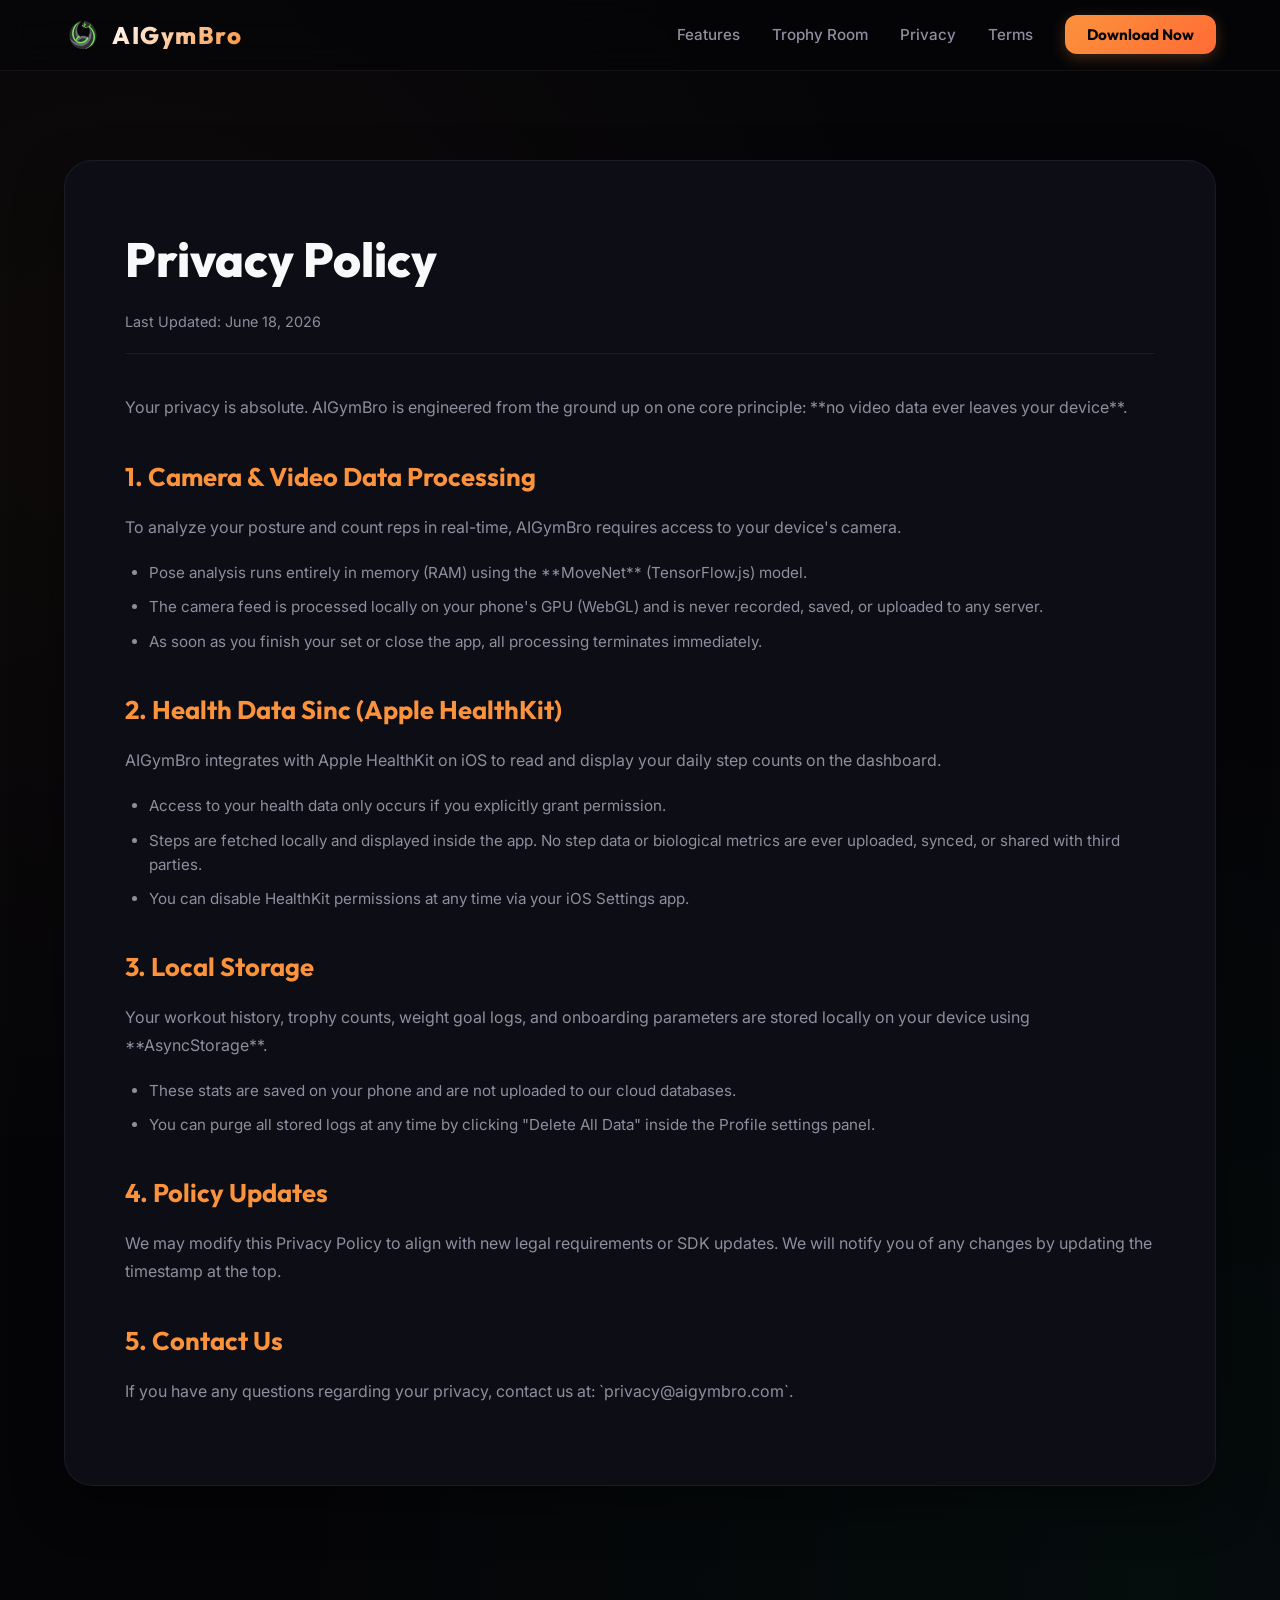
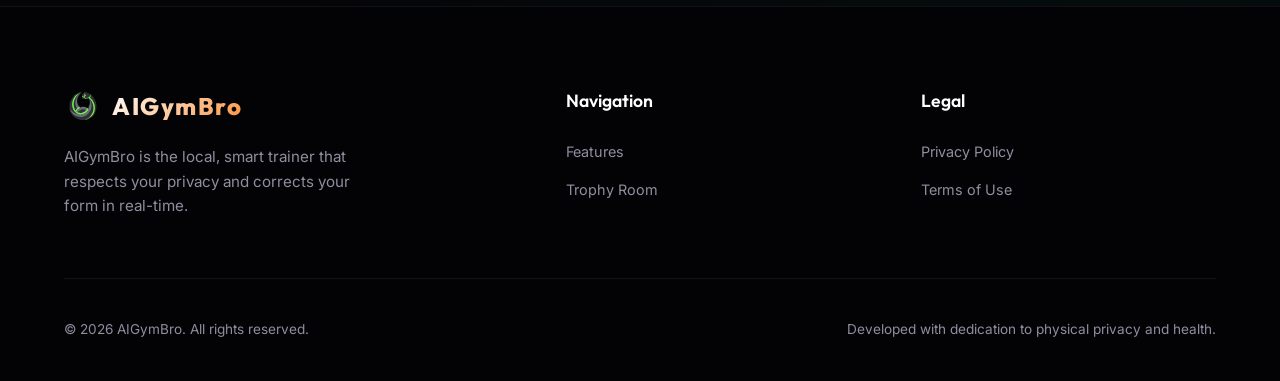
==== privacy.html @ cb8dbf5e "site" ====
<!DOCTYPE html>
<html lang="en">
<head>
  <meta charset="UTF-8">
  <meta name="viewport" content="width=device-width, initial-scale=1.0">
  <title>Privacy Policy - AIGymBro</title>
  <meta name="description" content="AIGymBro Privacy Policy. Learn how we ensure absolute physical data privacy by processing posture checks 100% locally on your smartphone.">
  <link rel="icon" type="image/png" href="assets/icon.png">
  <link rel="stylesheet" href="css/styles.css">
</head>
<body>

  <!-- Navigation Header -->
  <header>
    <div class="container nav-container">
      <a href="index.html" class="logo-link" id="logoLink">
        <img src="assets/new_logo.svg" alt="AIGymBro Logo" class="logo-img">
        <span class="logo-text">AIGymBro</span>
      </a>
      <button class="nav-toggle" id="mobileToggle" aria-label="Navigation menu">☰</button>
      <nav id="navMenu">
        <ul>
          <li><a href="index.html#features">Features</a></li>
          <li><a href="index.html#trophies">Trophy Room</a></li>
          <li><a href="privacy.html" class="active">Privacy</a></li>
          <li><a href="terms.html">Terms</a></li>
          <li><a href="index.html#hero" class="cta-btn" id="navCta">Download Now</a></li>
        </ul>
      </nav>
    </div>
  </header>

  <!-- Legal Content -->
  <main class="legal-page">
    <div class="container legal-content">
      <h1>Privacy Policy</h1>
      <p class="last-updated">Last Updated: June 18, 2026</p>
      
      <div class="legal-text">
        <p>Your privacy is absolute. AIGymBro is engineered from the ground up on one core principle: **no video data ever leaves your device**.</p>
        
        <h2>1. Camera & Video Data Processing</h2>
        <p>To analyze your posture and count reps in real-time, AIGymBro requires access to your device's camera.</p>
        <ul>
          <li>Pose analysis runs entirely in memory (RAM) using the **MoveNet** (TensorFlow.js) model.</li>
          <li>The camera feed is processed locally on your phone's GPU (WebGL) and is never recorded, saved, or uploaded to any server.</li>
          <li>As soon as you finish your set or close the app, all processing terminates immediately.</li>
        </ul>

        <h2>2. Health Data Sinc (Apple HealthKit)</h2>
        <p>AIGymBro integrates with Apple HealthKit on iOS to read and display your daily step counts on the dashboard.</p>
        <ul>
          <li>Access to your health data only occurs if you explicitly grant permission.</li>
          <li>Steps are fetched locally and displayed inside the app. No step data or biological metrics are ever uploaded, synced, or shared with third parties.</li>
          <li>You can disable HealthKit permissions at any time via your iOS Settings app.</li>
        </ul>

        <h2>3. Local Storage</h2>
        <p>Your workout history, trophy counts, weight goal logs, and onboarding parameters are stored locally on your device using **AsyncStorage**.</p>
        <ul>
          <li>These stats are saved on your phone and are not uploaded to our cloud databases.</li>
          <li>You can purge all stored logs at any time by clicking "Delete All Data" inside the Profile settings panel.</li>
        </ul>

        <h2>4. Policy Updates</h2>
        <p>We may modify this Privacy Policy to align with new legal requirements or SDK updates. We will notify you of any changes by updating the timestamp at the top.</p>

        <h2>5. Contact Us</h2>
        <p>If you have any questions regarding your privacy, contact us at: `privacy@aigymbro.com`.</p>
      </div>
    </div>
  </main>

  <!-- Footer -->
  <footer>
    <div class="container footer-grid">
      <div class="footer-info">
        <a href="index.html" class="logo-link" id="footerLogo">
          <img src="assets/new_logo.svg" alt="AIGymBro Logo" class="logo-img">
          <span class="logo-text">AIGymBro</span>
        </a>
        <p>AIGymBro is the local, smart trainer that respects your privacy and corrects your form in real-time.</p>
      </div>
      <div class="footer-links">
        <h5>Navigation</h5>
        <ul>
          <li><a href="index.html#features">Features</a></li>
          <li><a href="index.html#trophies">Trophy Room</a></li>
        </ul>
      </div>
      <div class="footer-links">
        <h5>Legal</h5>
        <ul>
          <li><a href="privacy.html">Privacy Policy</a></li>
          <li><a href="terms.html">Terms of Use</a></li>
        </ul>
      </div>
    </div>
    <div class="container footer-bottom">
      <p>&copy; 2026 AIGymBro. All rights reserved.</p>
      <p>Developed with dedication to physical privacy and health.</p>
    </div>
  </footer>

  <script src="js/main.js"></script>
</body>
</html>
---- css/styles.css ----
/* 
 * AIGymBro Premium Marketing Website Style Sheet
 * Design Language: Modern Dark, Neon Glow, Glassmorphism
 */

@import url('https://fonts.googleapis.com/css2?family=Inter:wght@300;400;500;600;700&family=Outfit:wght@400;500;600;700;800;900&display=swap');

:root {
  --bg-color: #050508;
  --card-bg: #0D0D15;
  --card-border: rgba(255, 255, 255, 0.06);
  --text-color: #F8F9FA;
  --text-muted: #8E8E9F;
  --primary-accent: #FB923C; /* Orange Accent */
  --secondary-accent: #00F59B; /* Emerald Accent */
  --blue-accent: #818CF8; /* Pushups Blue */
  --glow-opacity: 0.12;
  
  --font-display: 'Outfit', sans-serif;
  --font-body: 'Inter', sans-serif;
}

/* Base Styles */
* {
  box-sizing: border-box;
  margin: 0;
  padding: 0;
}

html {
  scroll-behavior: smooth;
  background-color: var(--bg-color);
  color: var(--text-color);
  font-family: var(--font-body);
}

body {
  overflow-x: hidden;
  background-color: var(--bg-color);
  background-image: 
    radial-gradient(circle at 10% 20%, rgba(251, 146, 60, 0.04) 0%, transparent 40%),
    radial-gradient(circle at 90% 80%, rgba(0, 245, 155, 0.03) 0%, transparent 45%);
  line-height: 1.6;
}

/* Layout Utilities */
.container {
  width: 90%;
  max-width: 1200px;
  margin: 0 auto;
}

/* Header & Navigation */
header {
  position: fixed;
  top: 0;
  left: 0;
  width: 100%;
  z-index: 1000;
  backdrop-filter: blur(16px);
  border-bottom: 1px solid var(--card-border);
  background-color: rgba(5, 5, 8, 0.7);
  transition: all 0.3s ease;
}

header.scrolled {
  padding: 10px 0;
  background-color: rgba(5, 5, 8, 0.9);
  box-shadow: 0 10px 30px rgba(0, 0, 0, 0.5);
}

.nav-container {
  display: flex;
  justify-content: space-between;
  align-items: center;
  padding: 16px 0;
}

.logo-link {
  display: flex;
  align-items: center;
  gap: 10px;
  text-decoration: none;
  color: var(--text-color);
}

.logo-img {
  height: 38px;
  width: auto;
}

.logo-text {
  font-family: var(--font-display);
  font-weight: 800;
  font-size: 1.5rem;
  letter-spacing: 1.5px;
  background: linear-gradient(135deg, #FFF 0%, var(--primary-accent) 100%);
  -webkit-background-clip: text;
  -webkit-text-fill-color: transparent;
}

nav ul {
  display: flex;
  list-style: none;
  gap: 32px;
  align-items: center;
}

nav a {
  text-decoration: none;
  color: var(--text-muted);
  font-size: 0.95rem;
  font-weight: 500;
  transition: color 0.25s ease;
}

nav a:hover, nav a.active {
  color: var(--text-color);
}

.cta-btn {
  background: linear-gradient(135deg, var(--primary-accent) 0%, #FF6B35 100%);
  color: #050508;
  padding: 10px 22px;
  border-radius: 12px;
  font-family: var(--font-display);
  font-weight: 700;
  text-decoration: none;
  transition: transform 0.25s ease, box-shadow 0.25s ease;
  box-shadow: 0 4px 15px rgba(251, 146, 60, 0.25);
}

.cta-btn:hover {
  transform: translateY(-2px);
  box-shadow: 0 6px 20px rgba(251, 146, 60, 0.38);
}

.nav-toggle {
  display: none;
  background: none;
  border: none;
  color: var(--text-color);
  font-size: 1.5rem;
  cursor: pointer;
}

/* Hero Section */
.hero {
  padding-top: 160px;
  padding-bottom: 100px;
  position: relative;
  overflow: hidden;
}

.hero-grid {
  display: grid;
  grid-template-columns: 1.2fr 0.8fr;
  gap: 60px;
  align-items: center;
}

.hero-content h1 {
  font-family: var(--font-display);
  font-size: 3.8rem;
  font-weight: 900;
  line-height: 1.15;
  letter-spacing: -1.5px;
  margin-bottom: 20px;
  color: #FFF;
}

.hero-content h1 span {
  background: linear-gradient(135deg, var(--primary-accent) 0%, var(--secondary-accent) 100%);
  -webkit-background-clip: text;
  -webkit-text-fill-color: transparent;
}

.hero-content p {
  font-size: 1.15rem;
  color: var(--text-muted);
  margin-bottom: 36px;
  max-width: 580px;
  line-height: 1.7;
}

.hero-download-row {
  display: flex;
  gap: 16px;
  flex-wrap: wrap;
}

.download-badge {
  display: flex;
  align-items: center;
  gap: 12px;
  background-color: var(--card-bg);
  border: 1px solid var(--card-border);
  padding: 12px 24px;
  border-radius: 16px;
  text-decoration: none;
  color: var(--text-color);
  transition: all 0.25s ease;
}

.download-badge:hover {
  border-color: rgba(255, 255, 255, 0.15);
  background-color: rgba(255, 255, 255, 0.02);
  transform: translateY(-2px);
}

.badge-text {
  display: flex;
  flex-direction: column;
}

.badge-text span:first-child {
  font-size: 0.75rem;
  color: var(--text-muted);
  text-transform: uppercase;
  letter-spacing: 0.5px;
}

.badge-text span:last-child {
  font-size: 1rem;
  font-weight: 700;
  font-family: var(--font-display);
}

/* Device Preview Frame */
.device-preview {
  position: relative;
  display: flex;
  justify-content: center;
  align-items: center;
}

.device-glow {
  position: absolute;
  width: 380px;
  height: 380px;
  border-radius: 50%;
  background: radial-gradient(circle, rgba(251, 146, 60, 0.16) 0%, transparent 70%);
  filter: blur(40px);
  z-index: 1;
}

.phone-mockup {
  width: 300px;
  height: 610px;
  border-radius: 44px;
  background-color: #07070B;
  border: 10px solid #1A1A22;
  box-shadow: 0 25px 50px -12px rgba(0, 0, 0, 0.8), 0 0 0 1px rgba(255, 255, 255, 0.05);
  position: relative;
  z-index: 2;
  overflow: hidden;
  animation: float 6s ease-in-out infinite;
}

.phone-notch {
  position: absolute;
  top: 0;
  left: 50%;
  transform: translateX(-50%);
  width: 110px;
  height: 25px;
  background-color: #1A1A22;
  border-bottom-left-radius: 18px;
  border-bottom-right-radius: 18px;
  z-index: 10;
}

.phone-screen {
  width: 100%;
  height: 100%;
  position: relative;
  background-color: #050508;
}

.phone-video {
  width: 100%;
  height: 100%;
  object-fit: cover;
  position: absolute;
  top: 0;
  left: 0;
}

/* Features Section */
.features {
  padding: 100px 0;
  position: relative;
}

.section-header {
  text-align: center;
  margin-bottom: 64px;
}

.section-label {
  font-family: var(--font-display);
  font-size: 0.85rem;
  font-weight: 700;
  letter-spacing: 2px;
  color: var(--primary-accent);
  text-transform: uppercase;
  margin-bottom: 12px;
  display: inline-block;
}

.section-title {
  font-family: var(--font-display);
  font-size: 2.5rem;
  font-weight: 800;
  color: #FFF;
}

.features-grid {
  display: grid;
  grid-template-columns: repeat(auto-fit, minmax(340px, 1fr));
  gap: 32px;
}

.feature-card {
  background-color: var(--card-bg);
  border: 1px solid var(--card-border);
  border-radius: 24px;
  padding: 40px;
  transition: all 0.3s ease;
  position: relative;
  overflow: hidden;
}

.feature-card::before {
  content: '';
  position: absolute;
  top: 0;
  left: 0;
  width: 100%;
  height: 100%;
  background: linear-gradient(180deg, rgba(255, 255, 255, 0.01) 0%, transparent 100%);
  opacity: 1;
}

.feature-card:hover {
  border-color: rgba(251, 146, 60, 0.25);
  transform: translateY(-6px);
  box-shadow: 0 20px 40px -15px rgba(0, 0, 0, 0.6);
}

.feature-icon-box {
  width: 58px;
  height: 58px;
  border-radius: 16px;
  background-color: rgba(251, 146, 60, 0.1);
  display: flex;
  align-items: center;
  justify-content: center;
  margin-bottom: 28px;
  border: 1px solid rgba(251, 146, 60, 0.2);
  color: var(--primary-accent);
}

.feature-card:nth-child(even) .feature-icon-box {
  background-color: rgba(0, 245, 155, 0.08);
  border-color: rgba(0, 245, 155, 0.15);
  color: var(--secondary-accent);
}

.feature-card h3 {
  font-family: var(--font-display);
  font-size: 1.45rem;
  font-weight: 700;
  margin-bottom: 16px;
}

.feature-card p {
  color: var(--text-muted);
  font-size: 0.95rem;
  line-height: 1.6;
}

/* Trophies Section */
.trophies {
  padding: 100px 0;
  position: relative;
  border-top: 1px solid var(--card-border);
  border-bottom: 1px solid var(--card-border);
  background-color: rgba(13, 13, 21, 0.2);
}

.trophies-grid {
  display: grid;
  grid-template-columns: repeat(auto-fit, minmax(280px, 1fr));
  gap: 28px;
  margin-top: 48px;
}

.trophy-card {
  background-color: var(--card-bg);
  border: 1px solid var(--card-border);
  border-radius: 24px;
  padding: 36px 24px;
  text-align: center;
  transition: all 0.4s cubic-bezier(0.16, 1, 0.3, 1);
  position: relative;
  overflow: hidden;
}

.trophy-card:hover {
  transform: translateY(-8px);
  border-color: rgba(255, 255, 255, 0.12);
  box-shadow: 0 20px 40px rgba(0, 0, 0, 0.6);
}

.trophy-img-wrap {
  width: 120px;
  height: 120px;
  margin: 0 auto 24px auto;
  position: relative;
  display: flex;
  justify-content: center;
  align-items: center;
}

.trophy-img {
  width: 100%;
  height: 100%;
  object-fit: contain;
  z-index: 2;
  transition: transform 0.4s cubic-bezier(0.16, 1, 0.3, 1);
}

.trophy-card:hover .trophy-img {
  transform: scale(1.12) rotate(3deg);
}

.trophy-glow {
  position: absolute;
  width: 90px;
  height: 90px;
  border-radius: 50%;
  filter: blur(28px);
  z-index: 1;
  opacity: 0.14;
  transition: opacity 0.3s ease, transform 0.4s ease;
}

.trophy-card:hover .trophy-glow {
  opacity: 0.28;
  transform: scale(1.2);
}

.trophy-card h4 {
  font-family: var(--font-display);
  font-size: 1.35rem;
  font-weight: 700;
  margin-bottom: 6px;
  color: #FFF;
}

.trophy-tier {
  font-family: var(--font-display);
  font-size: 0.75rem;
  font-weight: 800;
  letter-spacing: 1.5px;
  text-transform: uppercase;
  margin-bottom: 14px;
  display: inline-block;
}

.trophy-card p {
  font-size: 0.88rem;
  color: var(--text-muted);
  line-height: 1.6;
}

/* Informative Sections (Privacy, Terms Templates) */
.legal-page {
  padding-top: 160px;
  padding-bottom: 120px;
}

.legal-content {
  background-color: var(--card-bg);
  border: 1px solid var(--card-border);
  border-radius: 28px;
  padding: 60px;
  box-shadow: 0 20px 50px rgba(0, 0, 0, 0.4);
}

.legal-content h1 {
  font-family: var(--font-display);
  font-size: 3rem;
  font-weight: 800;
  margin-bottom: 12px;
}

.last-updated {
  color: var(--text-muted);
  font-size: 0.9rem;
  margin-bottom: 40px;
  border-bottom: 1px solid var(--card-border);
  padding-bottom: 20px;
}

.legal-text h2 {
  font-family: var(--font-display);
  font-size: 1.6rem;
  font-weight: 700;
  margin-top: 36px;
  margin-bottom: 16px;
  color: var(--primary-accent);
}

.legal-text p {
  color: var(--text-muted);
  font-size: 1rem;
  line-height: 1.7;
  margin-bottom: 20px;
}

.legal-text ul {
  list-style: disc;
  margin-left: 24px;
  margin-bottom: 20px;
  color: var(--text-muted);
}

.legal-text li {
  margin-bottom: 10px;
  font-size: 0.95rem;
}

/* Footer Section */
footer {
  background-color: #030306;
  border-top: 1px solid var(--card-border);
  padding: 80px 0 40px 0;
}

.footer-grid {
  display: grid;
  grid-template-columns: 1.5fr 1fr 1fr;
  gap: 60px;
  margin-bottom: 60px;
}

.footer-info p {
  color: var(--text-muted);
  font-size: 0.95rem;
  margin-top: 20px;
  line-height: 1.6;
  max-width: 320px;
}

.footer-links h5 {
  font-family: var(--font-display);
  font-size: 1.1rem;
  font-weight: 600;
  margin-bottom: 24px;
  color: #FFF;
}

.footer-links ul {
  list-style: none;
  display: flex;
  flex-direction: column;
  gap: 12px;
}

.footer-links a {
  text-decoration: none;
  color: var(--text-muted);
  font-size: 0.9rem;
  transition: color 0.25s ease;
}

.footer-links a:hover {
  color: var(--text-color);
}

.footer-bottom {
  display: flex;
  justify-content: space-between;
  align-items: center;
  border-top: 1px solid var(--card-border);
  padding-top: 40px;
  color: var(--text-muted);
  font-size: 0.85rem;
}

/* Animations */
@keyframes float {
  0% { transform: translateY(0px); }
  50% { transform: translateY(-12px); }
  100% { transform: translateY(0px); }
}

/* Responsive Rules */
@media (max-width: 992px) {
  .hero-grid {
    grid-template-columns: 1fr;
    text-align: center;
    gap: 48px;
  }
  
  .hero-content h1 {
    font-size: 3rem;
  }
  
  .hero-content p {
    margin: 0 auto 36px auto;
  }
  
  .hero-download-row {
    justify-content: center;
  }
  
  .footer-grid {
    grid-template-columns: 1fr;
    gap: 40px;
  }
}

@media (max-width: 768px) {
  nav {
    display: none; /* Add JS logic for mobil toggle */
  }
  
  .cta-btn {
    display: none;
  }
  
  .nav-toggle {
    display: block;
  }
  
  .legal-content {
    padding: 30px;
  }
  
  .legal-content h1 {
    font-size: 2.2rem;
  }
  
  .footer-bottom {
    flex-direction: column;
    gap: 16px;
    text-align: center;
  }
}
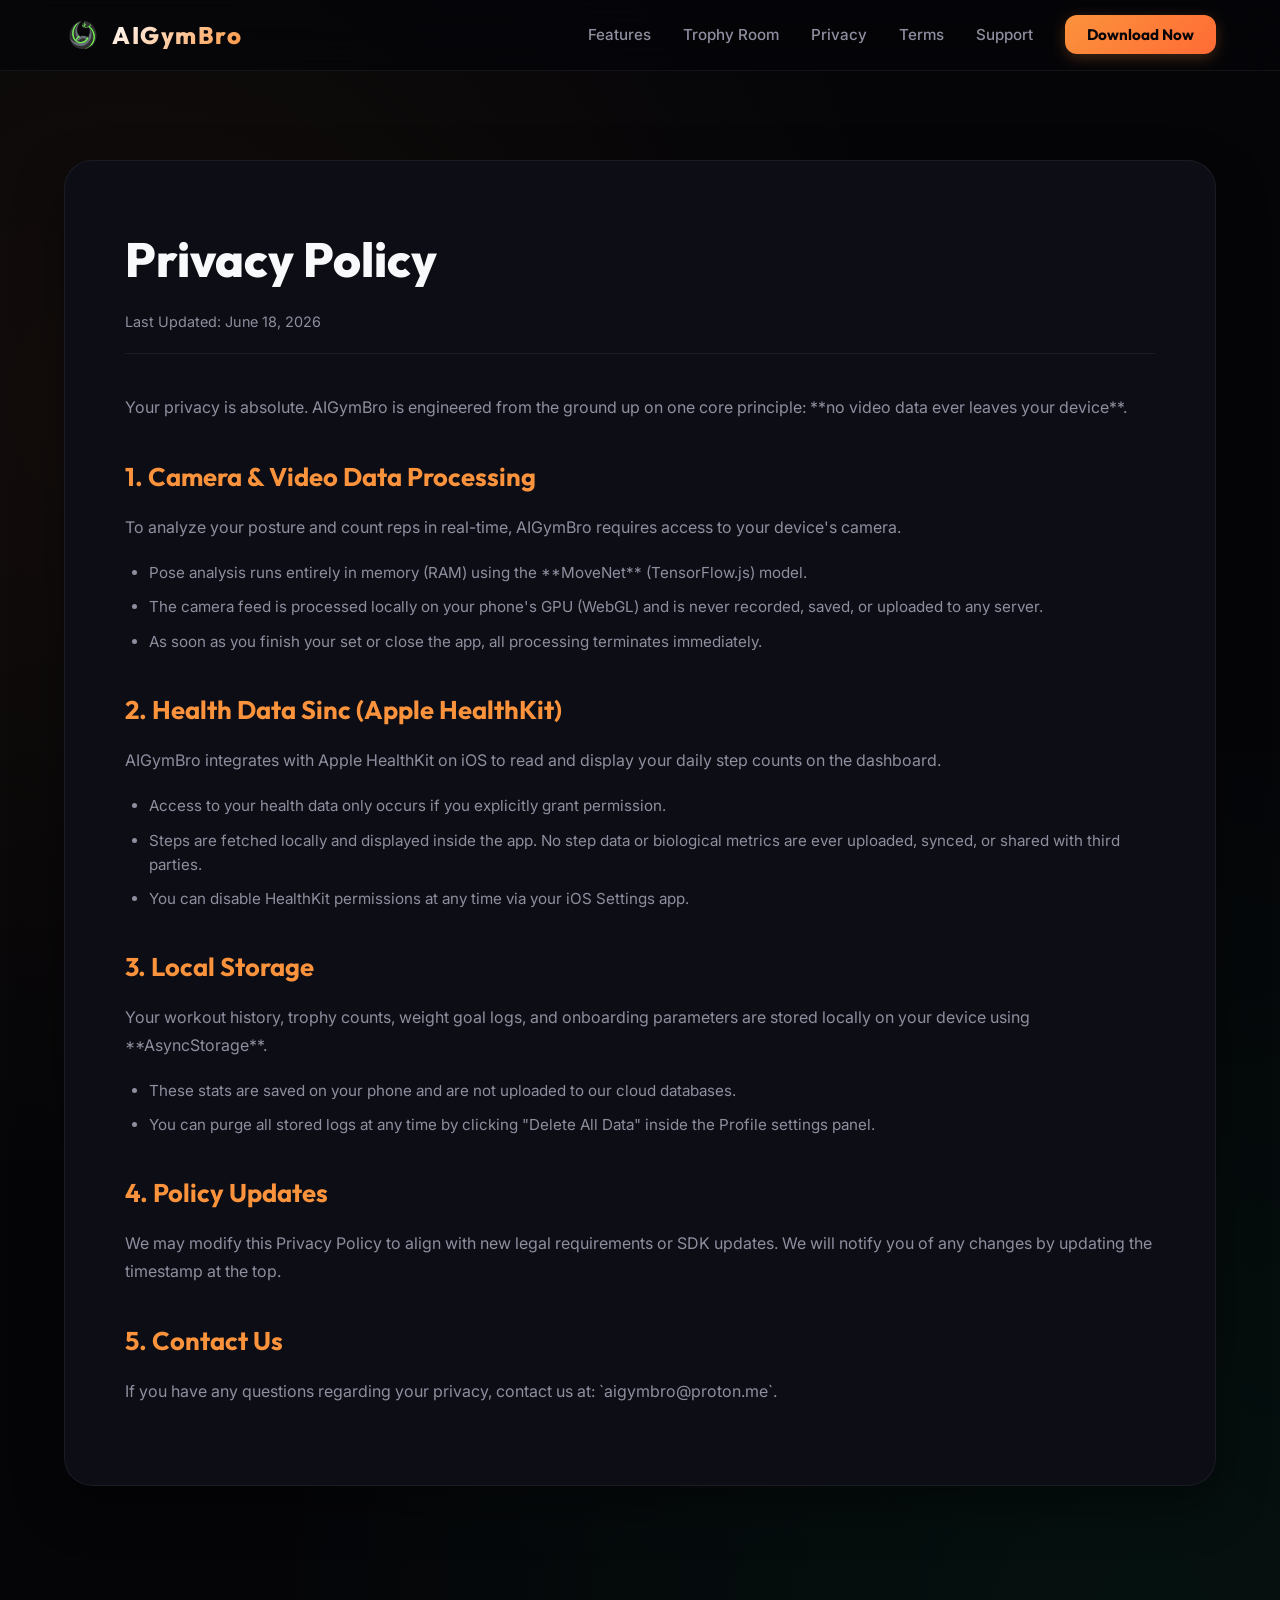
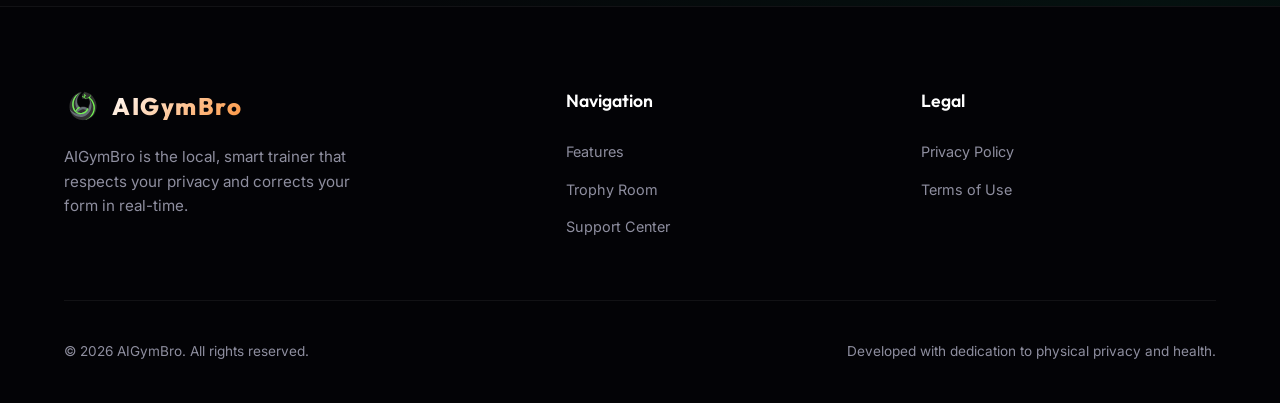
==== commit 6e8f2551: "refactoring" ====
--- a/privacy.html
+++ b/privacy.html
@@ -24,6 +24,7 @@
           <li><a href="index.html#trophies">Trophy Room</a></li>
           <li><a href="privacy.html" class="active">Privacy</a></li>
           <li><a href="terms.html">Terms</a></li>
+          <li><a href="support.html">Support</a></li>
           <li><a href="index.html#hero" class="cta-btn" id="navCta">Download Now</a></li>
         </ul>
       </nav>
@@ -66,7 +67,7 @@
         <p>We may modify this Privacy Policy to align with new legal requirements or SDK updates. We will notify you of any changes by updating the timestamp at the top.</p>
 
         <h2>5. Contact Us</h2>
-        <p>If you have any questions regarding your privacy, contact us at: `privacy@aigymbro.com`.</p>
+        <p>If you have any questions regarding your privacy, contact us at: `aigymbro@proton.me`.</p>
       </div>
     </div>
   </main>
@@ -86,6 +87,7 @@
         <ul>
           <li><a href="index.html#features">Features</a></li>
           <li><a href="index.html#trophies">Trophy Room</a></li>
+          <li><a href="support.html">Support Center</a></li>
         </ul>
       </div>
       <div class="footer-links">
--- a/css/styles.css
+++ b/css/styles.css
@@ -38,9 +38,42 @@
   overflow-x: hidden;
   background-color: var(--bg-color);
   background-image: 
-    radial-gradient(circle at 10% 20%, rgba(251, 146, 60, 0.04) 0%, transparent 40%),
-    radial-gradient(circle at 90% 80%, rgba(0, 245, 155, 0.03) 0%, transparent 45%);
+    radial-gradient(circle at 10% 20%, rgba(251, 146, 60, 0.06) 0%, transparent 40%),
+    radial-gradient(circle at 90% 80%, rgba(0, 245, 155, 0.05) 0%, transparent 45%),
+    radial-gradient(circle at 50% 50%, rgba(129, 140, 248, 0.03) 0%, transparent 50%);
   line-height: 1.6;
+}
+
+/* Premium Glow Background Blobs */
+body::before, body::after {
+  content: '';
+  position: absolute;
+  width: 450px;
+  height: 450px;
+  border-radius: 50%;
+  filter: blur(120px);
+  z-index: -1;
+  pointer-events: none;
+  opacity: 0.4;
+  animation: float-glow 18s ease-in-out infinite alternate;
+}
+
+body::before {
+  top: 10%;
+  left: -150px;
+  background: radial-gradient(circle, var(--primary-accent) 0%, transparent 80%);
+}
+
+body::after {
+  top: 60%;
+  right: -150px;
+  background: radial-gradient(circle, var(--secondary-accent) 0%, transparent 80%);
+  animation-delay: -9s;
+}
+
+@keyframes float-glow {
+  0% { transform: translate(0, 0) scale(1); }
+  100% { transform: translate(60px, 40px) scale(1.15); }
 }
 
 /* Layout Utilities */
@@ -57,10 +90,11 @@
   left: 0;
   width: 100%;
   z-index: 1000;
-  backdrop-filter: blur(16px);
+  backdrop-filter: blur(20px);
+  -webkit-backdrop-filter: blur(20px);
   border-bottom: 1px solid var(--card-border);
-  background-color: rgba(5, 5, 8, 0.7);
-  transition: all 0.3s ease;
+  background-color: rgba(5, 5, 8, 0.75);
+  transition: all 0.3s cubic-bezier(0.16, 1, 0.3, 1);
 }
 
 header.scrolled {
@@ -286,6 +320,80 @@
   left: 0;
 }
 
+/* Screenshots Horizontal Gallery Styling */
+.app-screenshots {
+  padding: 40px 0;
+  position: relative;
+  overflow: hidden;
+}
+
+.screenshots-scroll-container {
+  display: flex;
+  gap: 24px;
+  overflow-x: auto;
+  padding: 20px 10px 40px 10px;
+  scroll-behavior: smooth;
+  scrollbar-width: thin;
+  scrollbar-color: var(--primary-accent) transparent;
+}
+
+/* Custom scrollbar for WebKit browsers */
+.screenshots-scroll-container::-webkit-scrollbar {
+  height: 6px;
+}
+
+.screenshots-scroll-container::-webkit-scrollbar-track {
+  background: rgba(255, 255, 255, 0.02);
+  border-radius: 10px;
+}
+
+.screenshots-scroll-container::-webkit-scrollbar-thumb {
+  background: var(--primary-accent);
+  border-radius: 10px;
+}
+
+.screenshot-item {
+  flex: 0 0 250px;
+  display: flex;
+  flex-direction: column;
+  align-items: center;
+  gap: 16px;
+  transition: transform 0.4s cubic-bezier(0.16, 1, 0.3, 1);
+}
+
+.screenshot-item img {
+  width: 100%;
+  height: 510px;
+  border-radius: 28px;
+  border: 4px solid #1A1A22;
+  box-shadow: 0 15px 35px rgba(0,0,0,0.6);
+  transition: all 0.4s cubic-bezier(0.16, 1, 0.3, 1);
+}
+
+.screenshot-item:hover {
+  transform: translateY(-8px);
+}
+
+.screenshot-item:hover img {
+  border-color: var(--primary-accent);
+  box-shadow: 
+    0 20px 45px rgba(0,0,0,0.8),
+    0 0 25px rgba(251, 146, 60, 0.15);
+}
+
+.screenshot-item span {
+  font-family: var(--font-display);
+  font-size: 0.9rem;
+  font-weight: 600;
+  color: var(--text-muted);
+  text-align: center;
+  transition: color 0.3s ease;
+}
+
+.screenshot-item:hover span {
+  color: #FFF;
+}
+
 /* Features Section */
 .features {
   padding: 100px 0;
@@ -322,11 +430,13 @@
 }
 
 .feature-card {
-  background-color: var(--card-bg);
+  background: linear-gradient(135deg, rgba(20, 20, 30, 0.6) 0%, rgba(10, 10, 15, 0.8) 100%);
   border: 1px solid var(--card-border);
   border-radius: 24px;
   padding: 40px;
-  transition: all 0.3s ease;
+  backdrop-filter: blur(8px);
+  -webkit-backdrop-filter: blur(8px);
+  transition: all 0.4s cubic-bezier(0.16, 1, 0.3, 1);
   position: relative;
   overflow: hidden;
 }
@@ -338,32 +448,47 @@
   left: 0;
   width: 100%;
   height: 100%;
-  background: linear-gradient(180deg, rgba(255, 255, 255, 0.01) 0%, transparent 100%);
+  background: linear-gradient(180deg, rgba(255, 255, 255, 0.02) 0%, transparent 100%);
   opacity: 1;
+  pointer-events: none;
 }
 
 .feature-card:hover {
-  border-color: rgba(251, 146, 60, 0.25);
-  transform: translateY(-6px);
-  box-shadow: 0 20px 40px -15px rgba(0, 0, 0, 0.6);
+  border-color: rgba(251, 146, 60, 0.4);
+  transform: translateY(-8px);
+  box-shadow: 
+    0 20px 40px -15px rgba(0, 0, 0, 0.7),
+    0 0 30px rgba(251, 146, 60, 0.05);
+}
+
+.feature-card:nth-child(even):hover {
+  border-color: rgba(0, 245, 155, 0.4);
+  box-shadow: 
+    0 20px 40px -15px rgba(0, 0, 0, 0.7),
+    0 0 30px rgba(0, 245, 155, 0.05);
 }
 
 .feature-icon-box {
   width: 58px;
   height: 58px;
   border-radius: 16px;
-  background-color: rgba(251, 146, 60, 0.1);
+  background-color: rgba(251, 146, 60, 0.08);
   display: flex;
   align-items: center;
   justify-content: center;
   margin-bottom: 28px;
   border: 1px solid rgba(251, 146, 60, 0.2);
   color: var(--primary-accent);
+  transition: transform 0.4s cubic-bezier(0.16, 1, 0.3, 1);
+}
+
+.feature-card:hover .feature-icon-box {
+  transform: scale(1.1) rotate(5deg);
 }
 
 .feature-card:nth-child(even) .feature-icon-box {
-  background-color: rgba(0, 245, 155, 0.08);
-  border-color: rgba(0, 245, 155, 0.15);
+  background-color: rgba(0, 245, 155, 0.06);
+  border-color: rgba(0, 245, 155, 0.2);
   color: var(--secondary-accent);
 }
 
@@ -372,6 +497,7 @@
   font-size: 1.45rem;
   font-weight: 700;
   margin-bottom: 16px;
+  color: #FFFFFF;
 }
 
 .feature-card p {
@@ -397,20 +523,24 @@
 }
 
 .trophy-card {
-  background-color: var(--card-bg);
+  background: linear-gradient(135deg, rgba(20, 20, 30, 0.4) 0%, rgba(8, 8, 12, 0.7) 100%);
   border: 1px solid var(--card-border);
   border-radius: 24px;
   padding: 36px 24px;
   text-align: center;
-  transition: all 0.4s cubic-bezier(0.16, 1, 0.3, 1);
+  backdrop-filter: blur(8px);
+  -webkit-backdrop-filter: blur(8px);
+  transition: all 0.5s cubic-bezier(0.16, 1, 0.3, 1);
   position: relative;
   overflow: hidden;
 }
 
 .trophy-card:hover {
-  transform: translateY(-8px);
-  border-color: rgba(255, 255, 255, 0.12);
-  box-shadow: 0 20px 40px rgba(0, 0, 0, 0.6);
+  transform: translateY(-10px);
+  border-color: rgba(255, 255, 255, 0.18);
+  box-shadow: 
+    0 25px 50px -12px rgba(0, 0, 0, 0.8),
+    0 0 40px rgba(255, 255, 255, 0.02);
 }
 
 .trophy-img-wrap {
